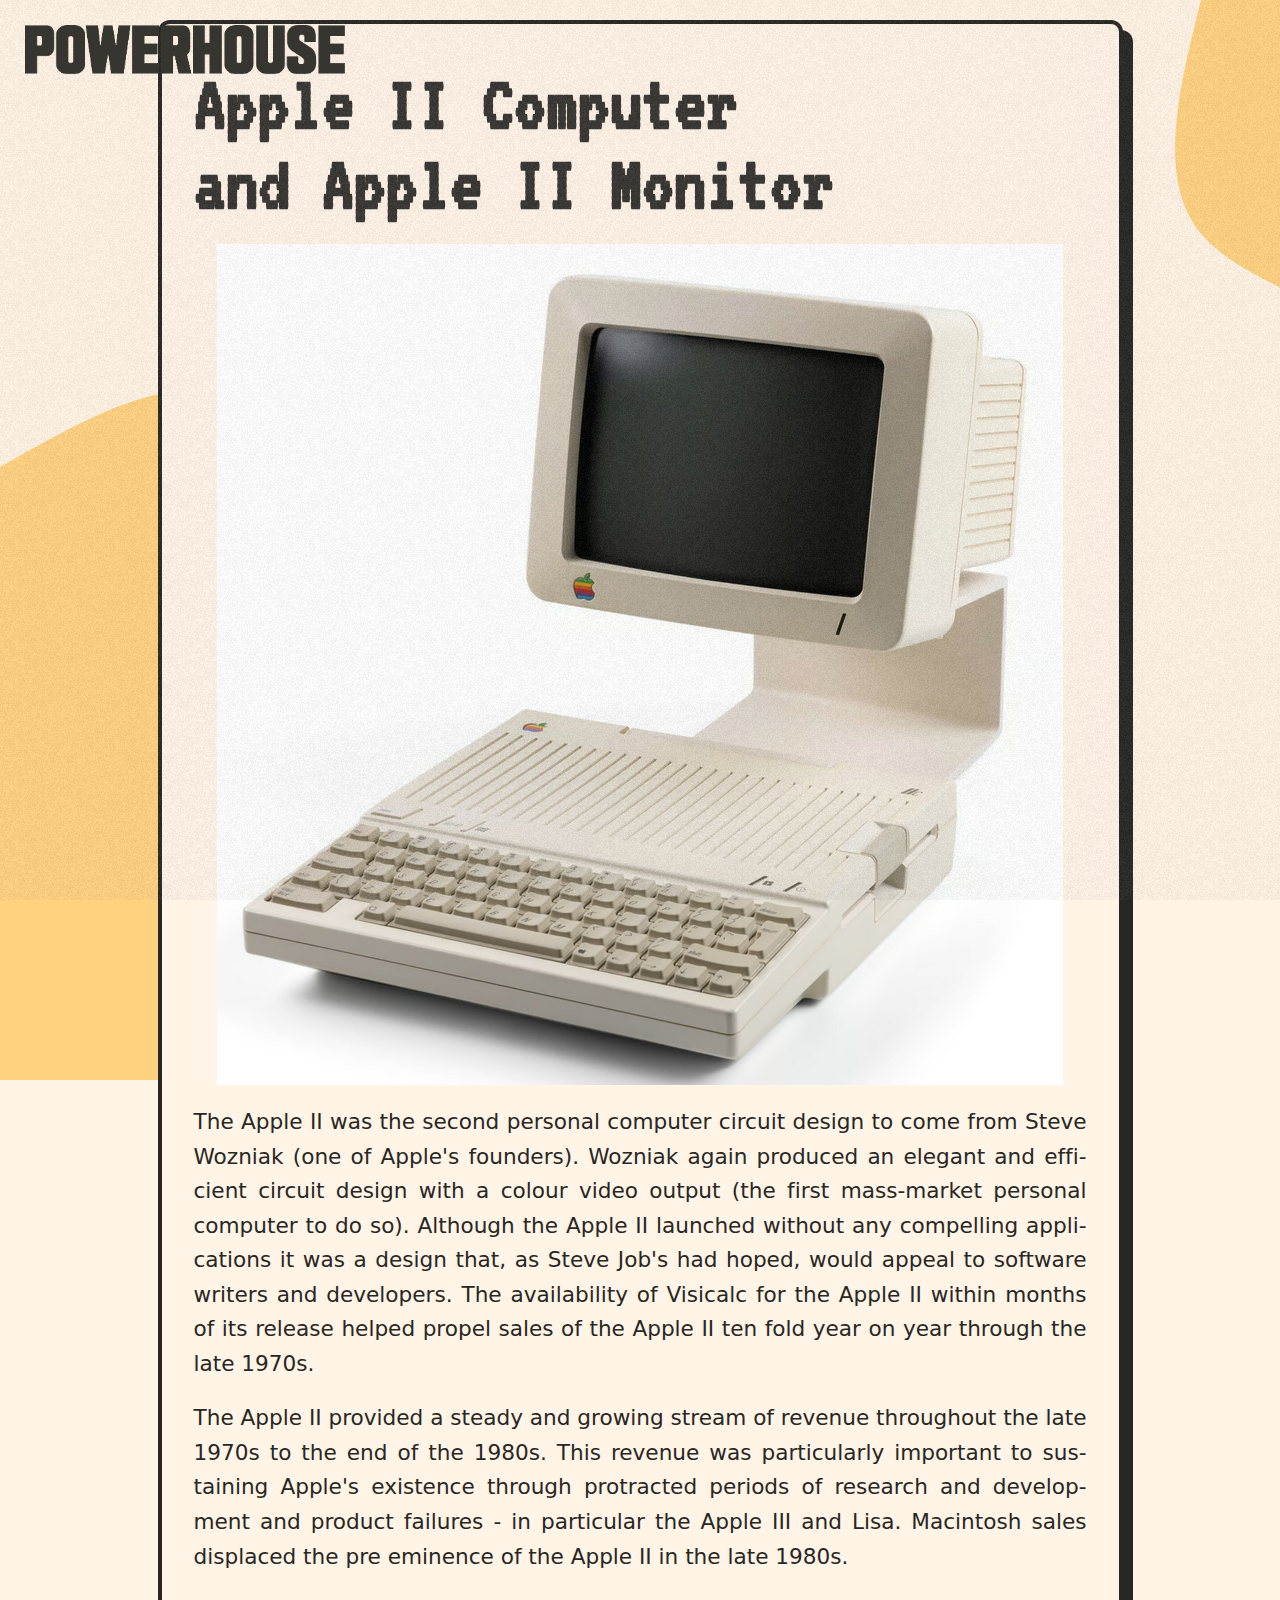
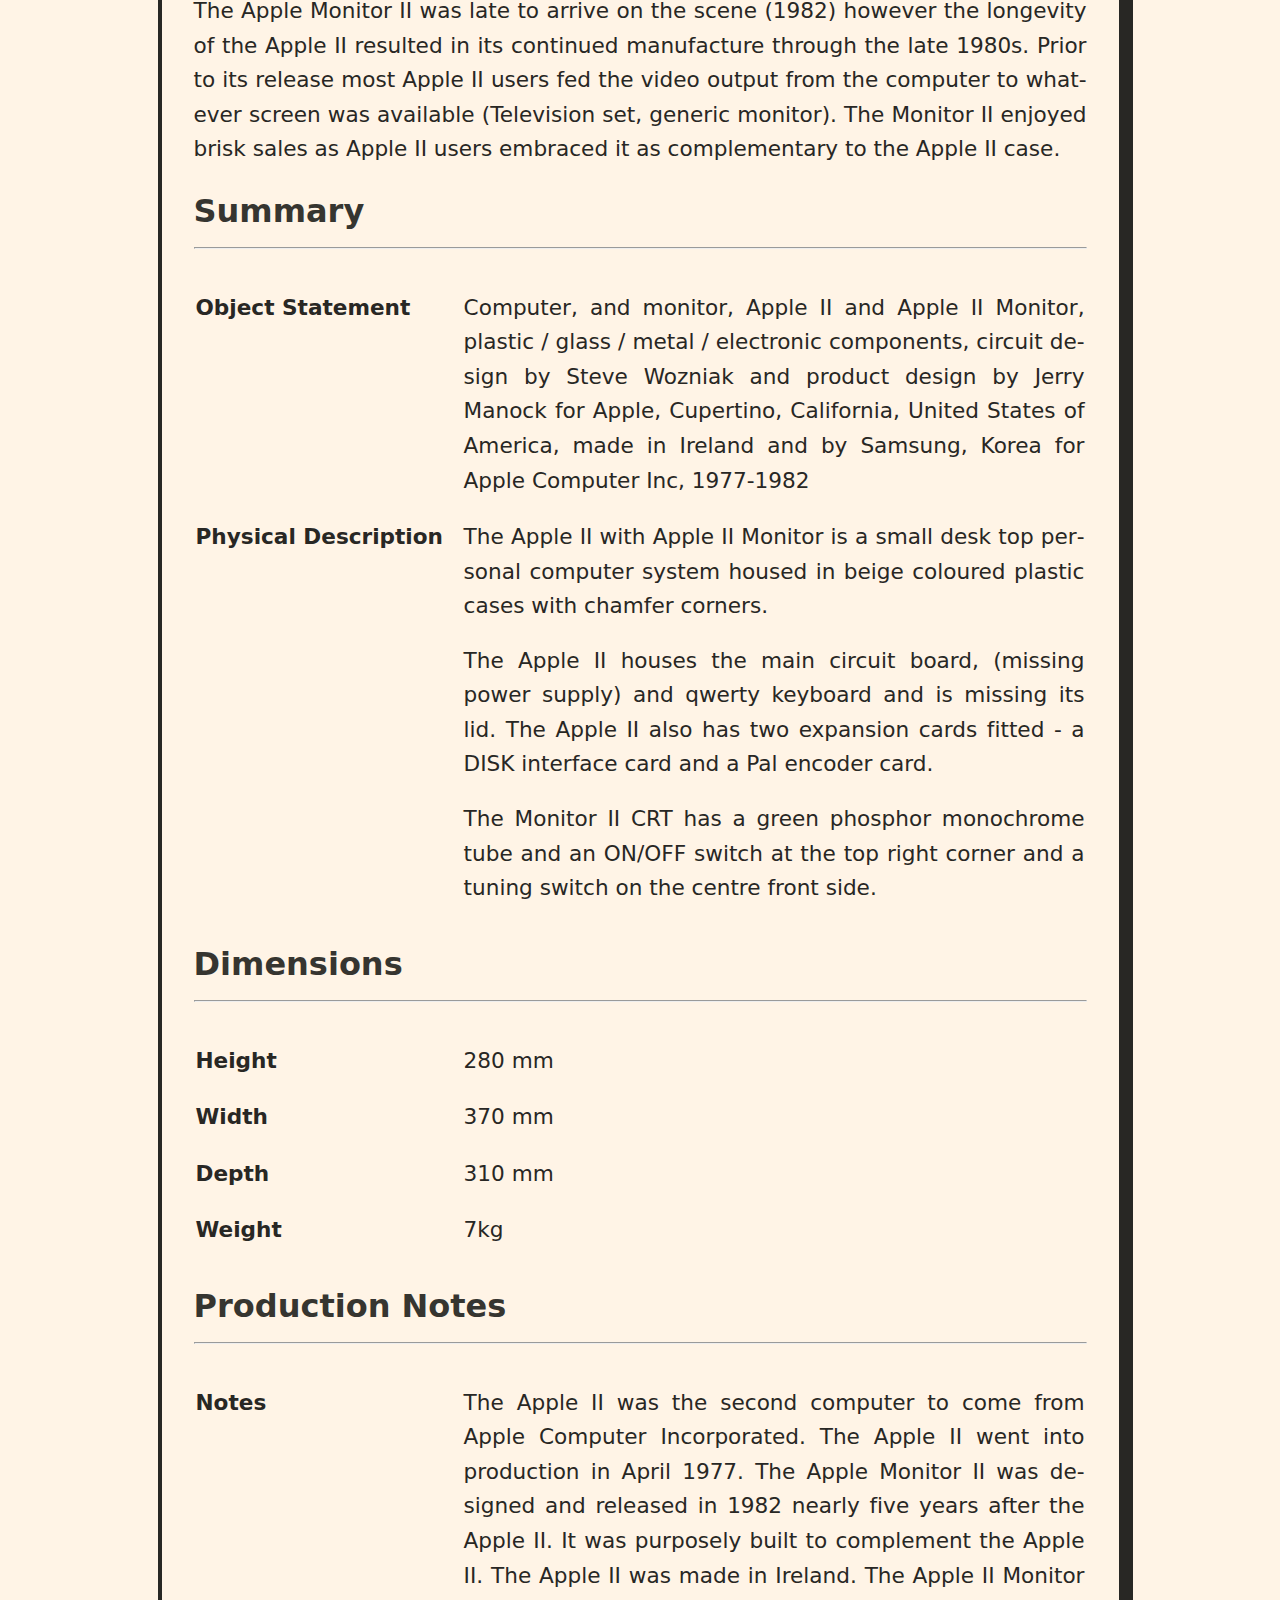
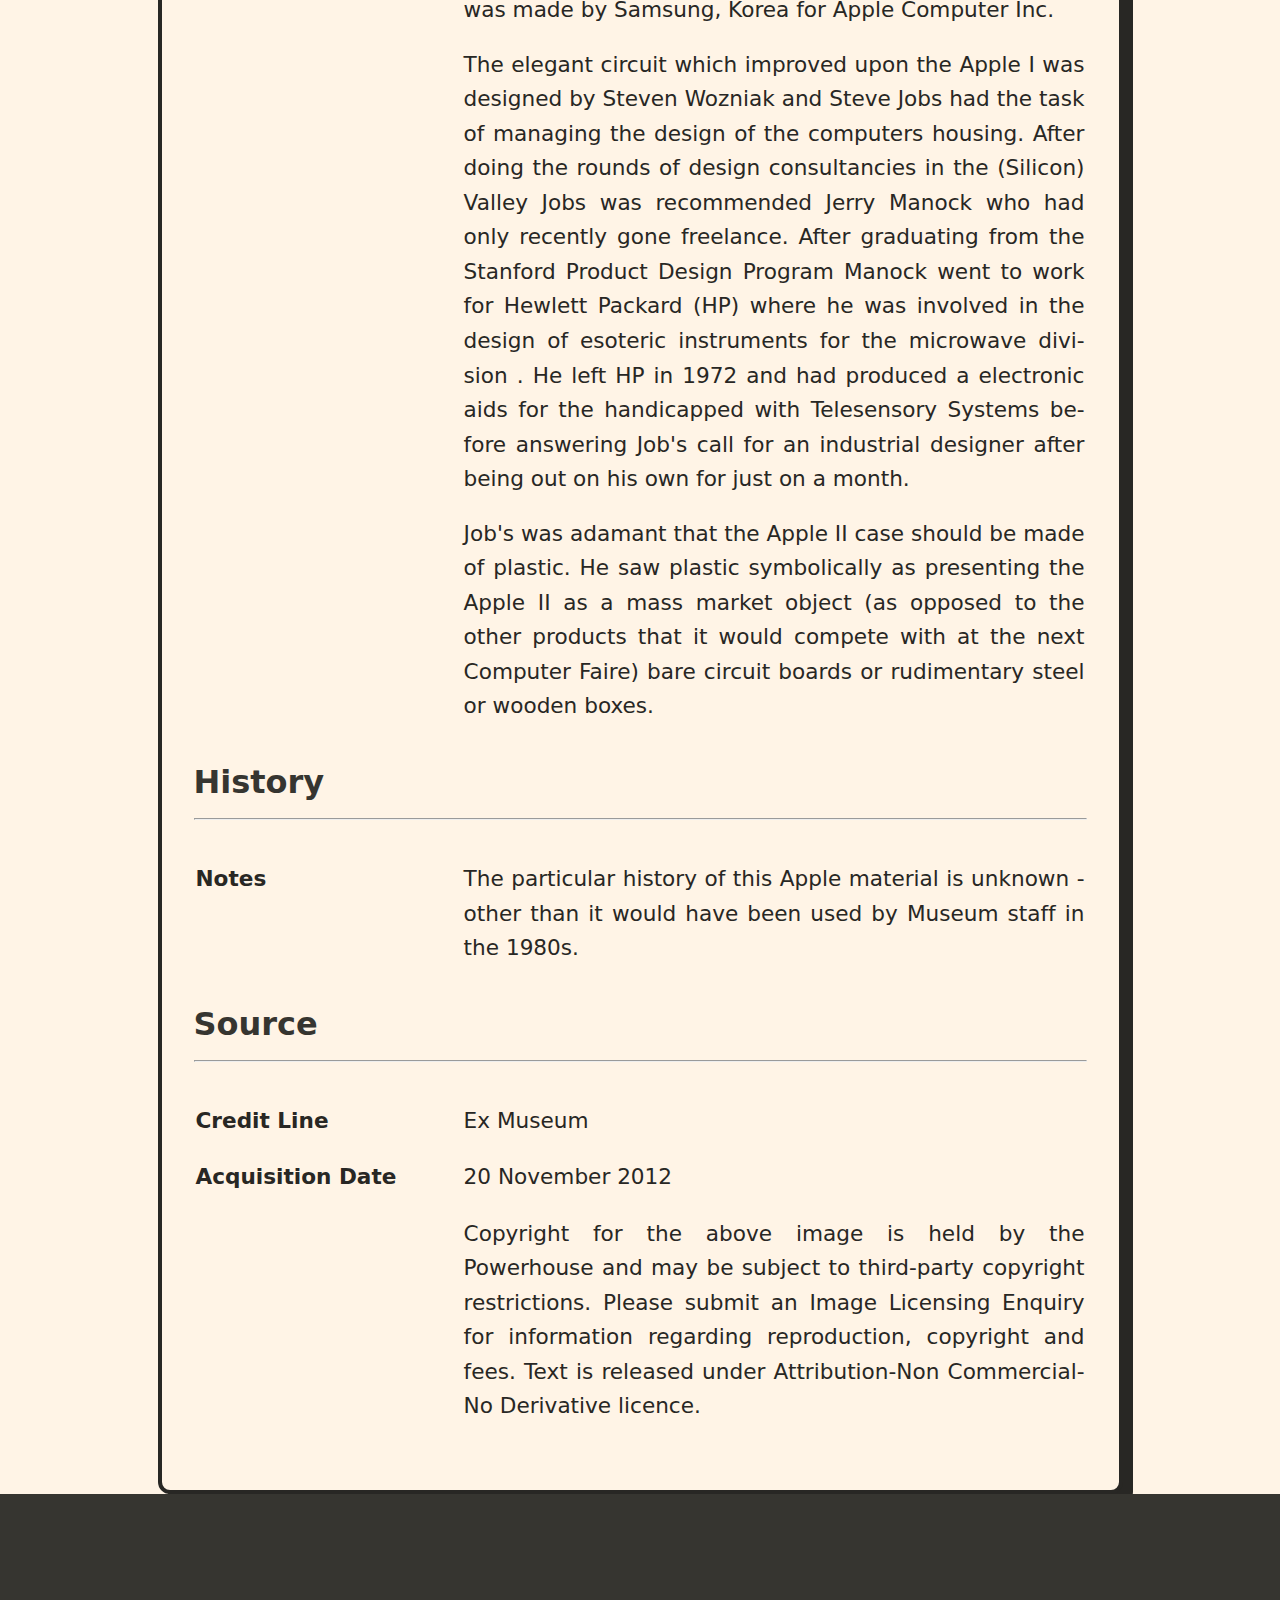
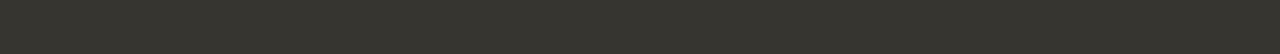
==== pages/apple.html @ 0bd4b47d "Add files via upload" ====
<!DOCTYPE html>
<html lang="en">
<head>
    <!-- Meta Data -->
    <meta charset="UTF-8">
    <meta name="viewport" content="width=device-width, initial-scale=1.0">
    <meta name="description" content="A webpage covering the Apple II personal computer">
    <meta name="author" content="Adam Seaton">

    <title>Powerhouse Retro - Apple II</title>

    <!-- Style, Scripts & External Links -->
    <link rel="stylesheet" href="../style/content.css">
    <link rel="icon" type="image/gif" href="../images/favicon.gif">
</head>
<body class="blob--yellow">
    <div class="texture"></div>
    <a href="../index.html"><img src="../images/powerhouse.gif" alt="Powerhouse" class="top_home_link"></a>
    <main>
        <article>
            <h1>Apple II Computer and Apple II Monitor</h1>
            <img src="../images/apple_ii.png" alt="A picture of an Apple II" class="center">
            <p>
                The Apple II was the second personal computer circuit design to come from Steve Wozniak (one of Apple's 
                founders). Wozniak again produced an elegant and efficient circuit design with a colour video output (the 
                first mass-market personal computer to do so). Although the Apple II launched without any compelling 
                applications it was a design that, as Steve Job's had hoped, would appeal to software writers and 
                developers. The availability of Visicalc for the Apple II within months of its release helped propel sales 
                of the Apple II ten fold year on year through the late 1970s.
            </p>
            <p>
                The Apple II provided a steady and growing stream of revenue throughout the late 1970s to the end of the 
                1980s. This revenue was particularly important to sustaining Apple's existence through protracted periods 
                of research and development and product failures - in particular the Apple III and Lisa. Macintosh sales 
                displaced the pre eminence of the Apple II in the late 1980s.
            </p>
            <p>
                The Apple Monitor II was late to arrive on the scene (1982) however the longevity of the Apple II resulted 
                in its continued manufacture through the late 1980s. Prior to its release most Apple II users fed the video 
                output from the computer to whatever screen was available (Television set, generic monitor). The Monitor II 
                enjoyed brisk sales as Apple II users embraced it as complementary to the Apple II case.
            </p>

            <h2>Summary</h2>
            <hr>
            <table>
                <tr>
                    <th>Object Statement</th>
                    <td>
                    Computer, and monitor, Apple II and Apple II Monitor, plastic / glass / metal / electronic components, 
                    circuit design by Steve Wozniak and product design by Jerry Manock for Apple, Cupertino, California, 
                    United States of America, made in Ireland and by Samsung, Korea for Apple Computer Inc, 1977-1982
                    </td>
                </tr>
                <tr>
                    <th>Physical Description</th>
                    <td>
                        <p>
                            The Apple II with Apple II Monitor is a small desk top personal computer system housed in beige
                            coloured plastic cases with chamfer corners. 
                        </p>
                        <p>
                            The Apple II houses the main circuit board, (missing power supply) and qwerty keyboard and is 
                            missing its lid. The Apple II also has two expansion cards fitted - a DISK interface card and a 
                            Pal encoder card. 
                        </p>
                        <p>
                            The Monitor II CRT has a green phosphor monochrome tube and an ON/OFF switch at the top right 
                            corner and a tuning switch on the centre front side.
                        </p>
                    </td>
                </tr>
            </table>

            <h2>Dimensions</h2>
            <hr>
            <table>
                <tr>
                    <th>Height</th>
                    <td>280 mm</td>
                </tr>
                <tr>
                    <th>Width</th>
                    <td>370 mm</td>
                </tr>
                <tr>
                    <th>Depth</th>
                    <td>310 mm</td>
                </tr>
                <tr>
                    <th>Weight</th>
                    <td>7kg</td>
                </tr>
            </table>

            <h2>Production Notes</h2>
            <hr>
            <table>
                <tr>
                    <th>Notes</th>
                    <td>
                        <p>
                            The Apple II was the second computer to come from Apple Computer Incorporated. The Apple II went 
                            into production in April 1977. The Apple Monitor II was designed and released in 1982 nearly five 
                            years after the Apple II. It was purposely built to complement the Apple II. The Apple II was made 
                            in Ireland. The Apple II Monitor was made by Samsung, Korea for Apple Computer Inc.
                        </p>
                        <p>
                            The elegant circuit which improved upon the Apple I was designed by Steven Wozniak and Steve Jobs 
                            had the task of managing the design of the computers housing. After doing the rounds of design 
                            consultancies in the (Silicon) Valley Jobs was recommended Jerry Manock who had only recently gone 
                            freelance. After graduating from the Stanford Product Design Program Manock went to work for Hewlett
                            Packard (HP) where he was involved in the design of esoteric instruments for the microwave division
                            . He left HP in 1972 and had produced a electronic aids for the handicapped with Telesensory 
                            Systems before answering Job's call for an industrial designer after being out on his own for just
                            on a month.
                        </p>
                        <p>
                            Job's was adamant that the Apple II case should be made of plastic. He saw plastic symbolically as 
                            presenting the Apple II as a mass market object (as opposed to the other products that it would 
                            compete with at the next Computer Faire) bare circuit boards or rudimentary steel or wooden boxes.   
                        </p>
                    </td>
                </tr>
            </table>

            <h2>History</h2>
            <hr>
            <table>
                <tr>
                    <th>Notes</th>
                    <td>
                        <p>
                            The particular history of this Apple material is unknown - other than it would have been used 
                            by Museum staff in the 1980s.
                        </p>
                    </td>
                </tr>
            </table>

            <h2>Source</h2>
            <hr>
            <table>
                <tr>
                    <th>Credit Line</th>
                    <td>Ex Museum</td>
                </tr>
                <tr>
                    <th>Acquisition Date</th>
                    <td>20 November 2012</td>
                </tr>
                <tr>
                    <th><img src="../images/by-nc-nd.svg" alt="Copyright information: Attribution-Non Commercial-No Derivative license" loading="lazy"></th>
                    <td>
                        Copyright for the above image is held by the Powerhouse and may be subject to third-party copyright 
                        restrictions. Please submit an Image Licensing Enquiry for information regarding reproduction, 
                        copyright and fees. Text is released under Attribution-Non Commercial-No Derivative licence.
                    </td>
                </tr>
            </table>
        </article>
    </main>
    <footer>
        <a href="../index.html"><img src="../images/powerhouse_light.gif" alt="Powerhouse" class="center" loading="lazy"></a>
    </footer>
</body>
</html>
---- style/content.css ----
/* ==========================================================================
Root
========================================================================== */
:root {
    --clr_cream: hsl(35, 100%, 95%);
    --clr_dark_1: hsl(50, 6%, 20%);
    --clr_dark_2: hsl(48, 5%, 15%);
    --clr_yellow: hsl(39, 100%, 75%);
    --clr_red: hsl(6, 71%, 59%);
    --clr_blue: hsl(190, 25%, 54%);

    --ff_system: system-ui, "Segoe UI", Roboto, Oxygen-Sans, Ubuntu, Cantarell, "Helvetica Neue", sans-serif;
    --ff_retro: "VT323-Regular";

    --fs_regular:     1.35rem;
    --fs_subheading:  2.00rem;
    --fs_heading:     5.00rem;
}
/* ==========================================================================
HTML Elements
========================================================================== */
* {
    margin: 0;
    padding: 0;
}
body {
    color: var(--clr_dark_2);
    background-color: var(--clr_cream);
    font-family: var(--ff_system);
    text-rendering: optimizeSpeed;
    line-height: 1.6;  
    font-size: 100%;
    background-repeat: no-repeat;
    background-attachment: fixed;
}
main {
    padding-top: 1.25rem;
}
p, td {
    text-align: justify;
    hyphens: auto;
}
article {
    width: min(65ch, 100% - 2rem);
    font-size: var(--fs_regular);
    background-color: var(--clr_cream);
    margin-inline: auto;

    border-width: 4px;
    border-color: var(--clr_dark_2);
    border-style: solid;
    border-radius: 12px;

    box-shadow: 10px 10px 0px 0px var(--clr_dark_2);

    padding: 2rem;
}
article > :where(:not(:first-child)) {
    margin-top: 1.25rem;
}
table {
    width: 100%;
    margin-bottom: 2rem;
}
th {
    text-align: left;
    vertical-align: top;
    width: 30%;
}
th, td {
    padding-top: 1.25rem;
}
td {
    width: 70%;
}
td > :where(:not(:first-child)) {
    margin-top: 1.25rem;
}
h1, h2 {
    color: var(--clr_dark_1);
    font-weight: bold;
    line-height: 1;
}
h1 {
    font-size: var(--fs_heading);
    font-family: var(--ff_retro);
    text-wrap: balance;
    hyphens: auto;
    padding-top: 0.5rem;
}
h2 {
    font-size: var(--fs_subheading);
    padding-top: 0.5rem;
}
img {
    max-width: 100%;
    display: block;
    height: auto;
}
footer {
    padding-top: 5rem;
    padding-bottom: 5rem;
    background-color: var(--clr_dark_1);
    width: 100%;
}
/* ==========================================================================
Component Classes
========================================================================== */
.btn {
    display: block;
    padding: 0.75em 0.5em;
    margin-top: 1.5rem;
    max-width: 200px;
    border-radius: 6px;
    text-align: center;
    text-decoration: none;
    font-size: 24px;
    cursor: pointer;
    border: none;
    background-color: var(--clr_btn);
    color: var(--clr_dark_1);
    font-family: var(--ff_retro);
    font-weight: bold;
    margin-inline: auto;
    text-transform: uppercase;
}
.btn:hover {
    background-color: var(--clr_dark_1);
    color: var(--clr_btn);
    font-weight: bold;
}
.texture {
    position: fixed;
    background-repeat: repeat;
    background-image: url('../images/noise.png');
    mix-blend-mode: normal;
    pointer-events: none;
    height: 100%; 
    width: 100%;
}
.top_home_link {
    position: absolute;
    top: 25px;
    left: 25px;
    width: 25%;
    min-width: 100px;
}
/* ==========================================================================
Animation, Media Queries, & Fonts
========================================================================== */
@font-face {
    font-family: "VT323-Regular";
    src: url("../fonts/VT323-Regular.ttf") format('truetype');
}
@media (max-width: 825px) {
    article {
        padding: 0;
        border: none;
        box-shadow: none;
    }
    body {
        background-image: none;
    }
    p, td {
        text-align: left;
    }
    th, td {
        display: block;
    }
}
/* ==========================================================================
Utility Classes
========================================================================== */
.blob--yellow {background-image: url(../images/blob_yellow.svg);}
.blob--red {background-image: url(../images/blob_red.svg);}
.blob--blue {background-image: url(../images/blob_blue.svg);}
.center {margin-inline: auto;}
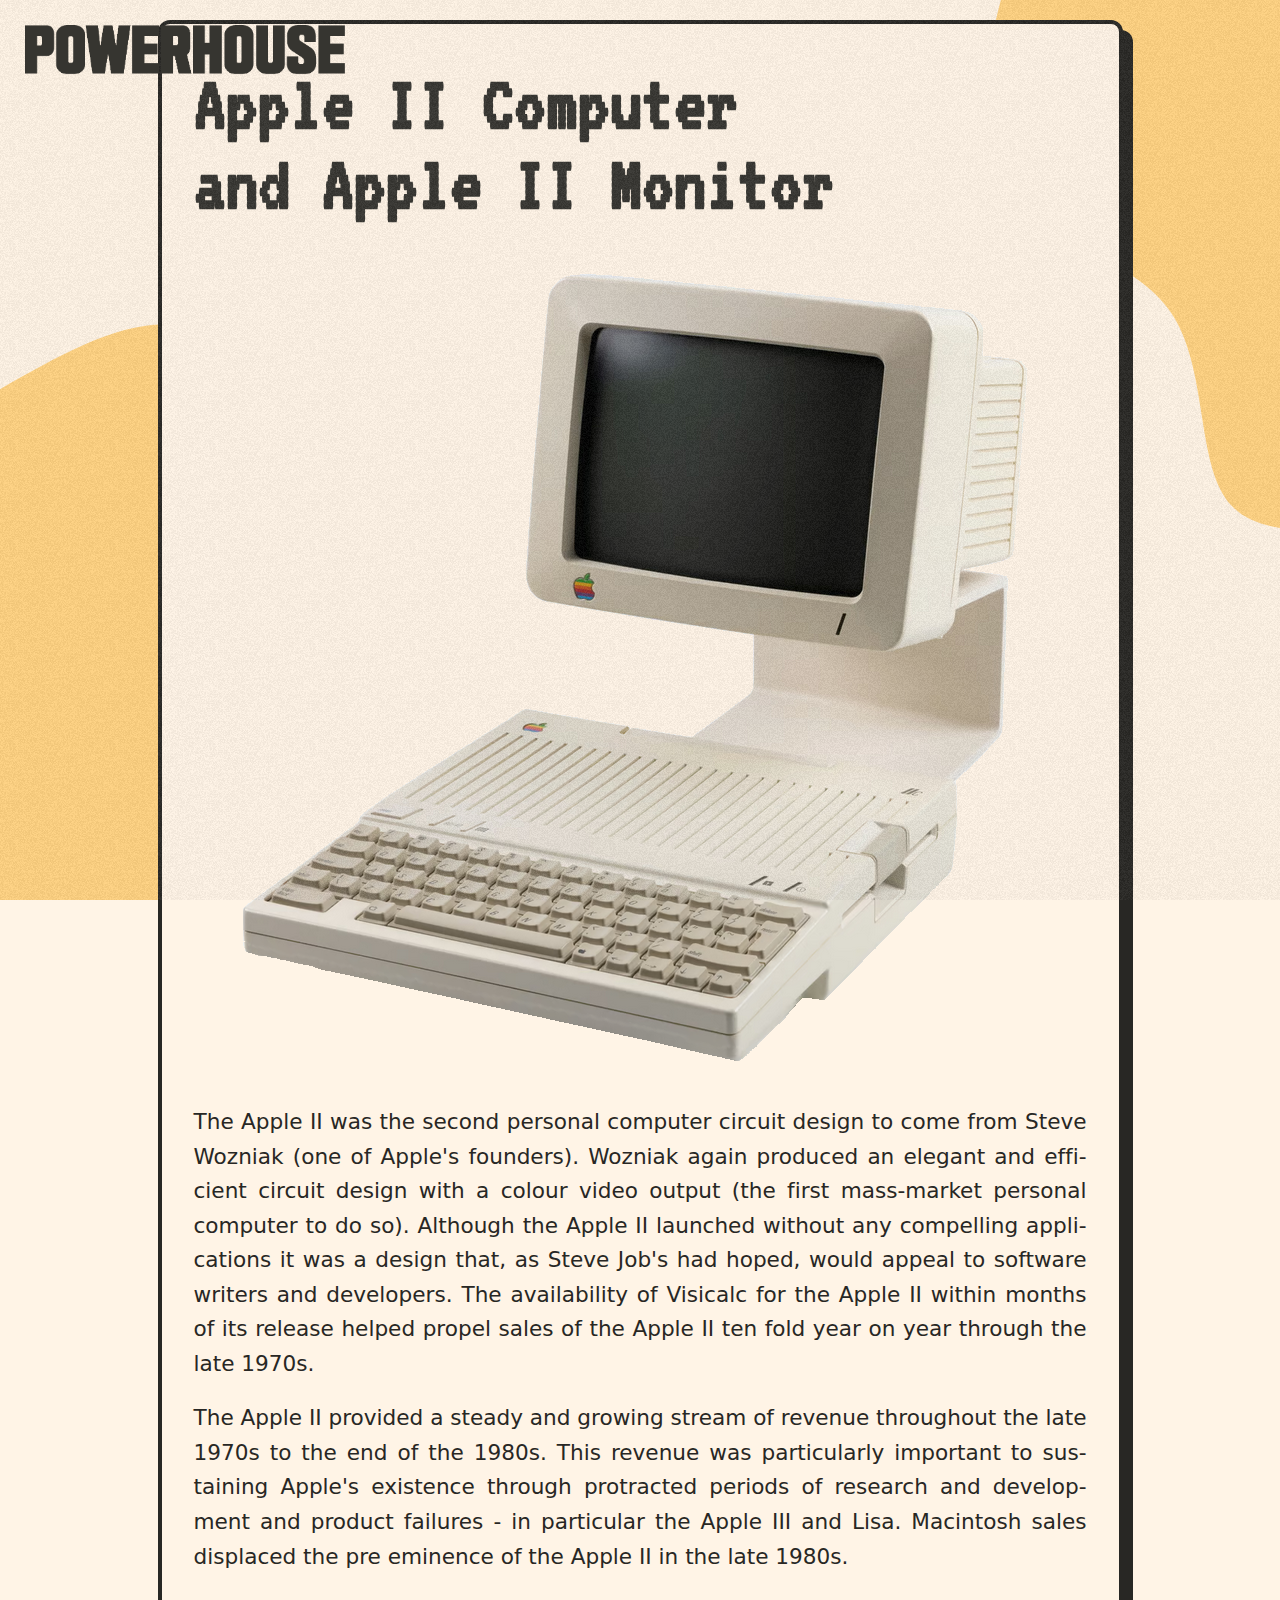
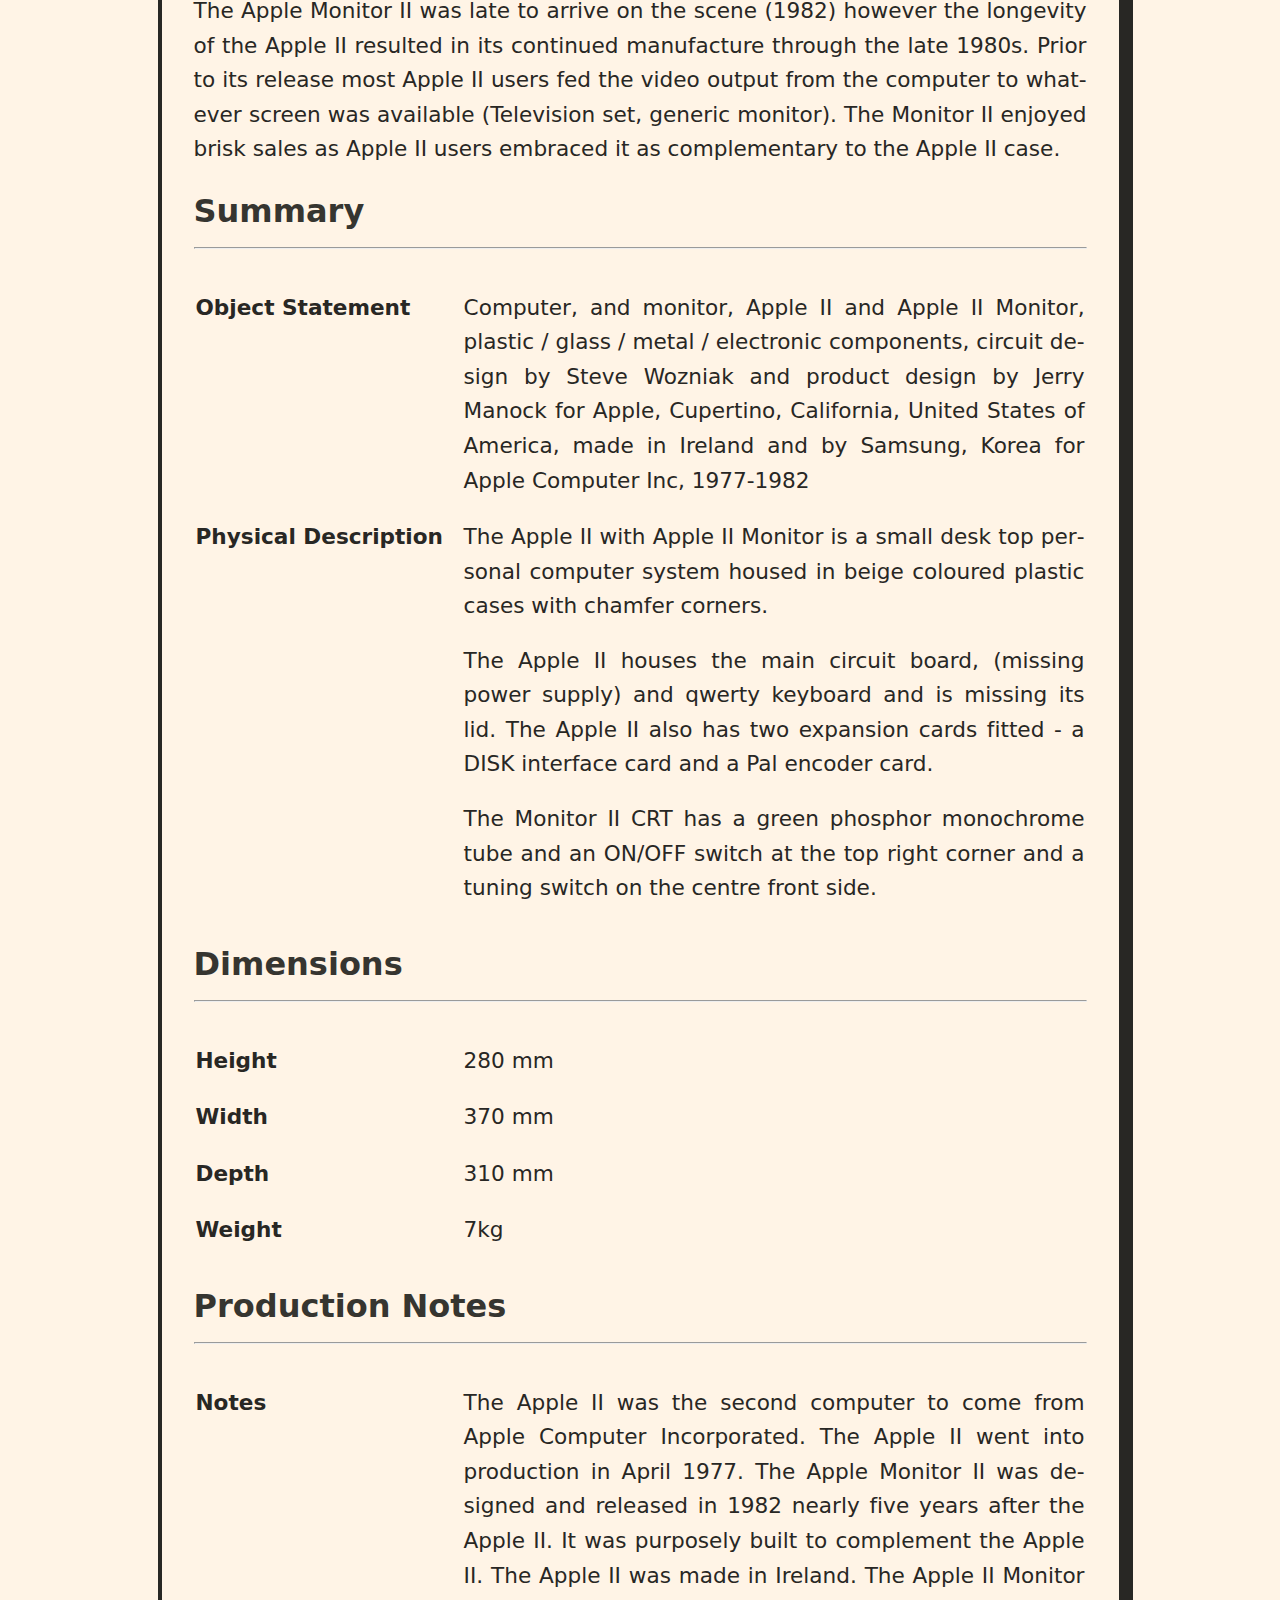
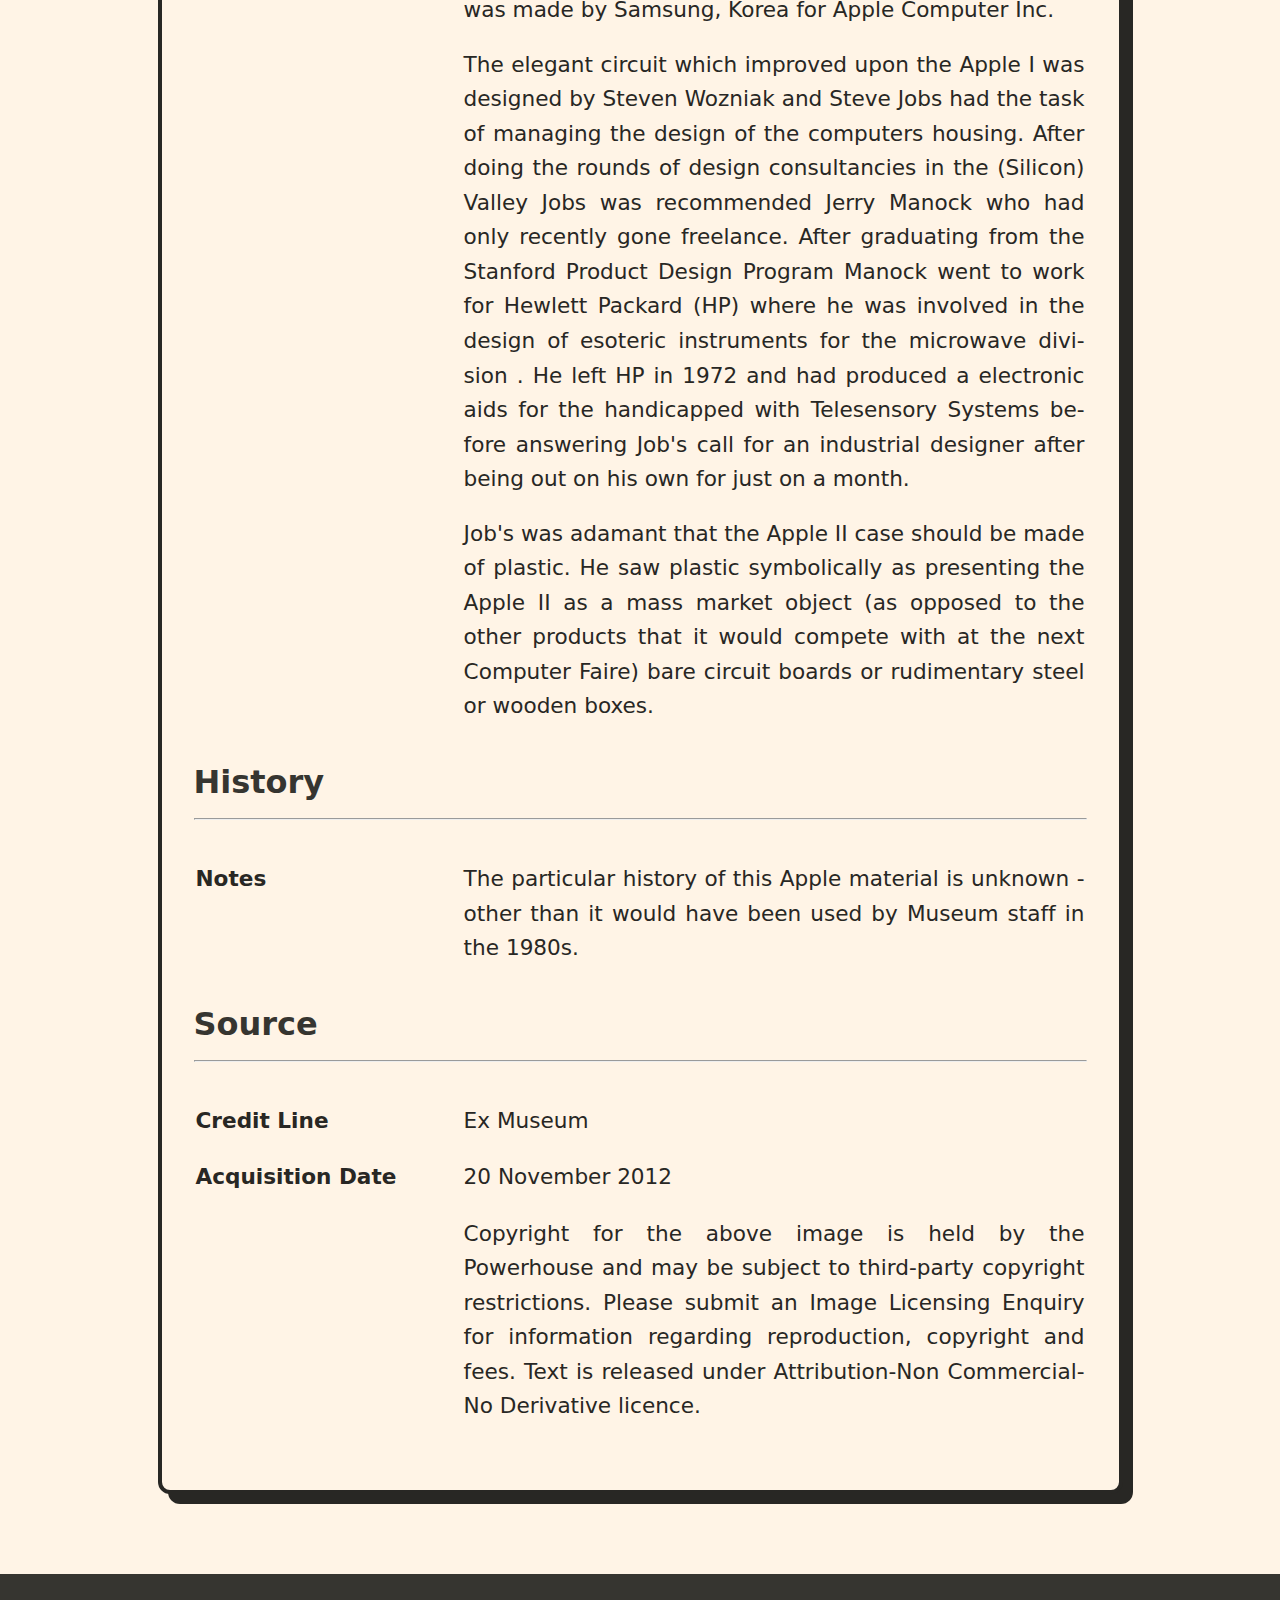
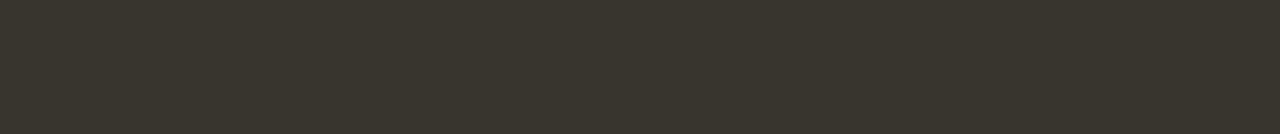
==== commit 49d497c5: "Add files via upload" ====
--- a/pages/apple.html
+++ b/pages/apple.html
@@ -19,7 +19,7 @@
     <main>
         <article>
             <h1>Apple II Computer and Apple II Monitor</h1>
-            <img src="../images/apple_ii.png" alt="A picture of an Apple II" class="center">
+            <img src="../images/apple_ii_transparent.png" alt="A picture of an Apple II" class="center">
             <p>
                 The Apple II was the second personal computer circuit design to come from Steve Wozniak (one of Apple's 
                 founders). Wozniak again produced an elegant and efficient circuit design with a colour video output (the 
--- a/style/content.css
+++ b/style/content.css
@@ -32,31 +32,30 @@
     font-size: 100%;
     background-repeat: no-repeat;
     background-attachment: fixed;
+    background-size: cover;
 }
 main {
     padding-top: 1.25rem;
-}
-p, td {
-    text-align: justify;
-    hyphens: auto;
+    margin-bottom: 5rem;
 }
 article {
     width: min(65ch, 100% - 2rem);
     font-size: var(--fs_regular);
     background-color: var(--clr_cream);
     margin-inline: auto;
-
     border-width: 4px;
     border-color: var(--clr_dark_2);
     border-style: solid;
     border-radius: 12px;
-
     box-shadow: 10px 10px 0px 0px var(--clr_dark_2);
-
     padding: 2rem;
 }
 article > :where(:not(:first-child)) {
     margin-top: 1.25rem;
+}
+p {
+    text-align: justify;
+    hyphens: auto;
 }
 table {
     width: 100%;
@@ -66,12 +65,13 @@
     text-align: left;
     vertical-align: top;
     width: 30%;
-}
-th, td {
     padding-top: 1.25rem;
 }
 td {
     width: 70%;
+    text-align: justify;
+    hyphens: auto;
+    padding-top: 1.25rem;
 }
 td > :where(:not(:first-child)) {
     margin-top: 1.25rem;
@@ -153,20 +153,11 @@
     src: url("../fonts/VT323-Regular.ttf") format('truetype');
 }
 @media (max-width: 825px) {
-    article {
-        padding: 0;
-        border: none;
-        box-shadow: none;
-    }
-    body {
-        background-image: none;
-    }
-    p, td {
-        text-align: left;
-    }
-    th, td {
-        display: block;
-    }
+    article {padding: 0; border: none; box-shadow: none;}
+    body {background-image: none;}
+    p, td {text-align: left;}
+    th, td {display: block;}
+    .texture {display: none;}
 }
 /* ==========================================================================
 Utility Classes
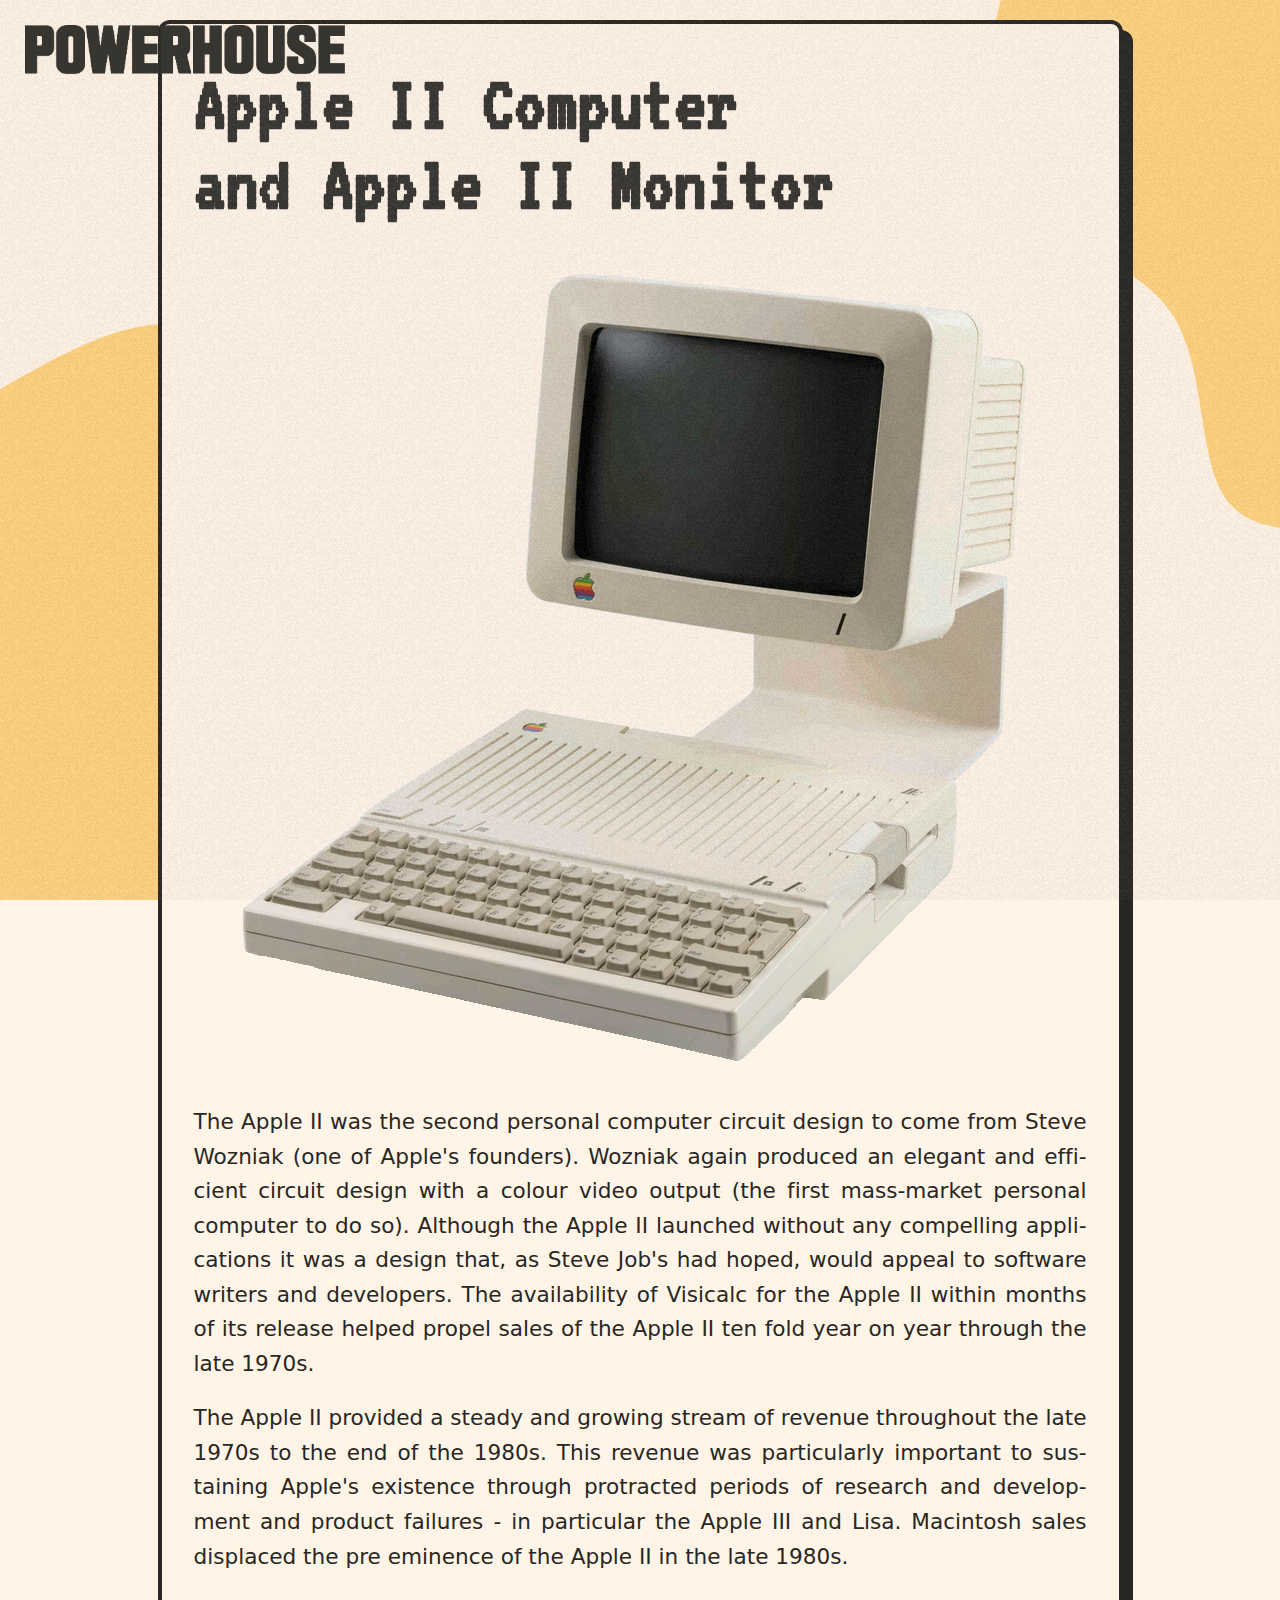
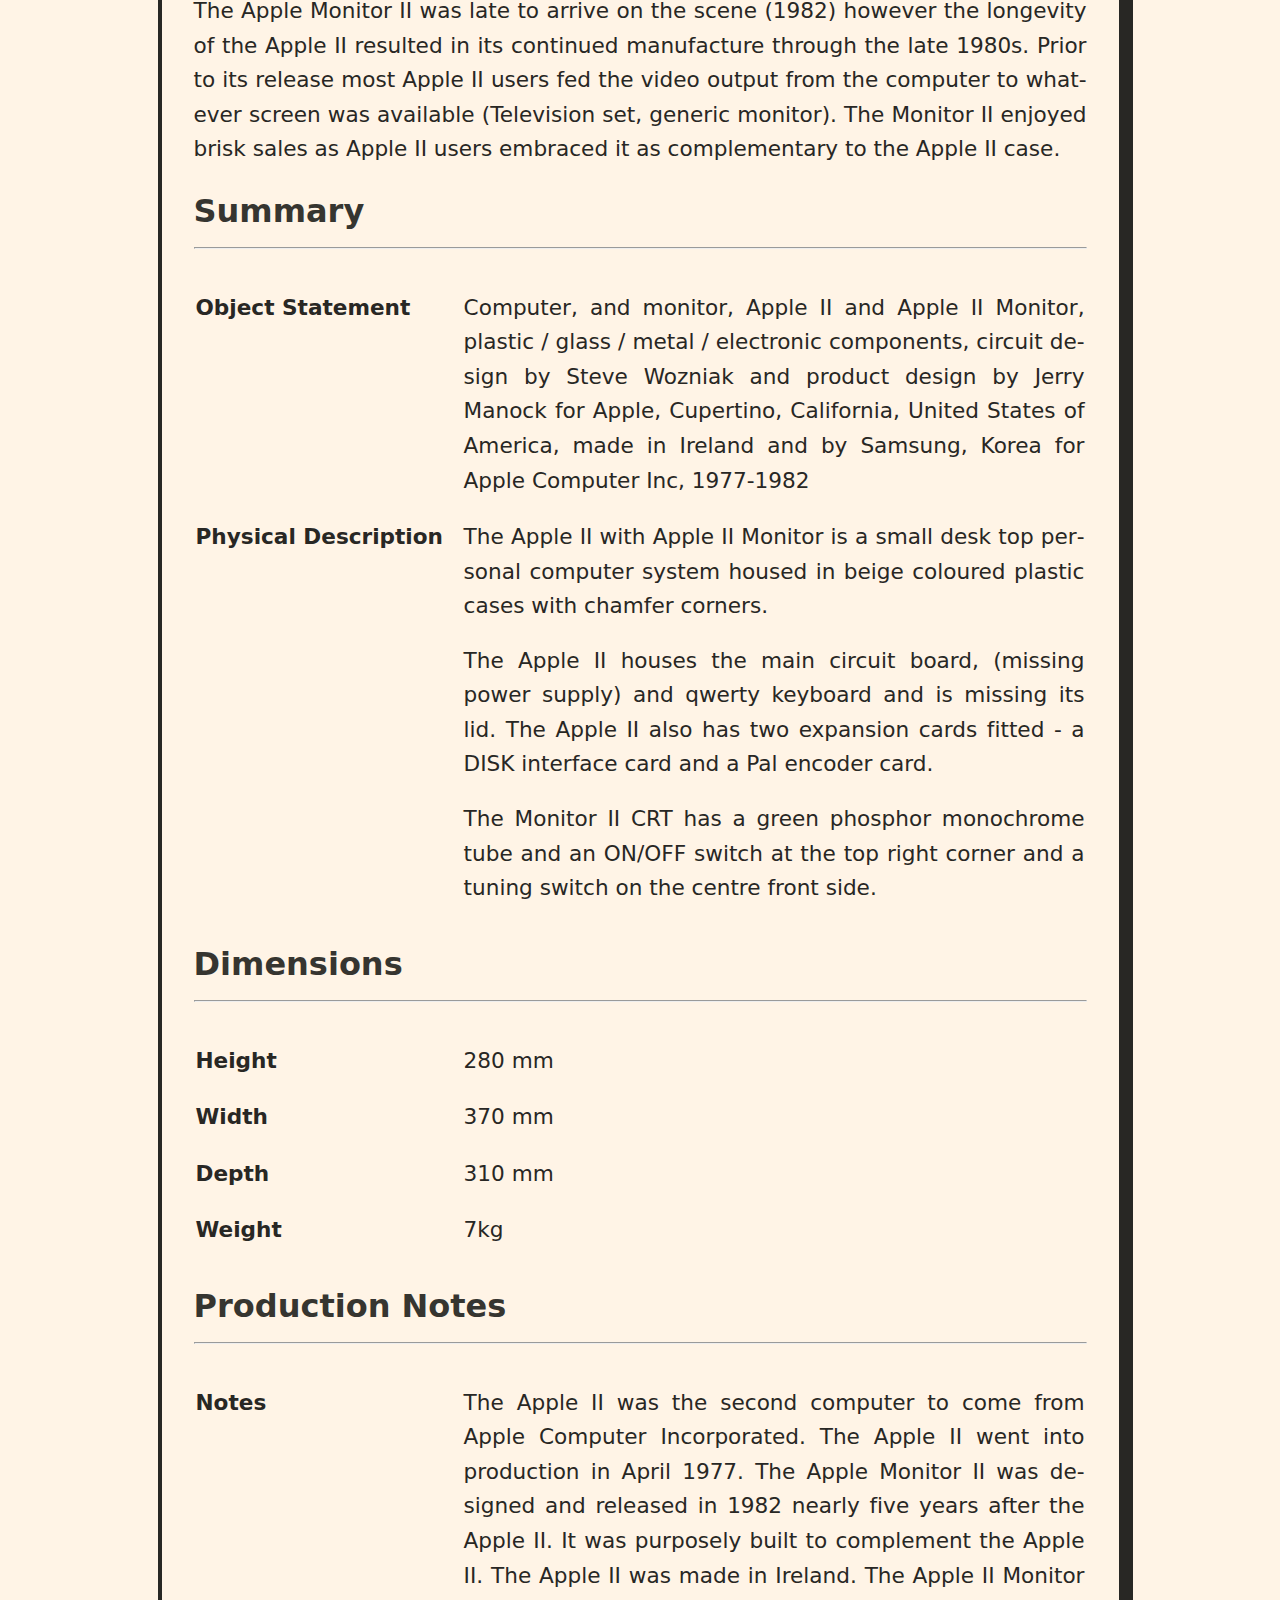
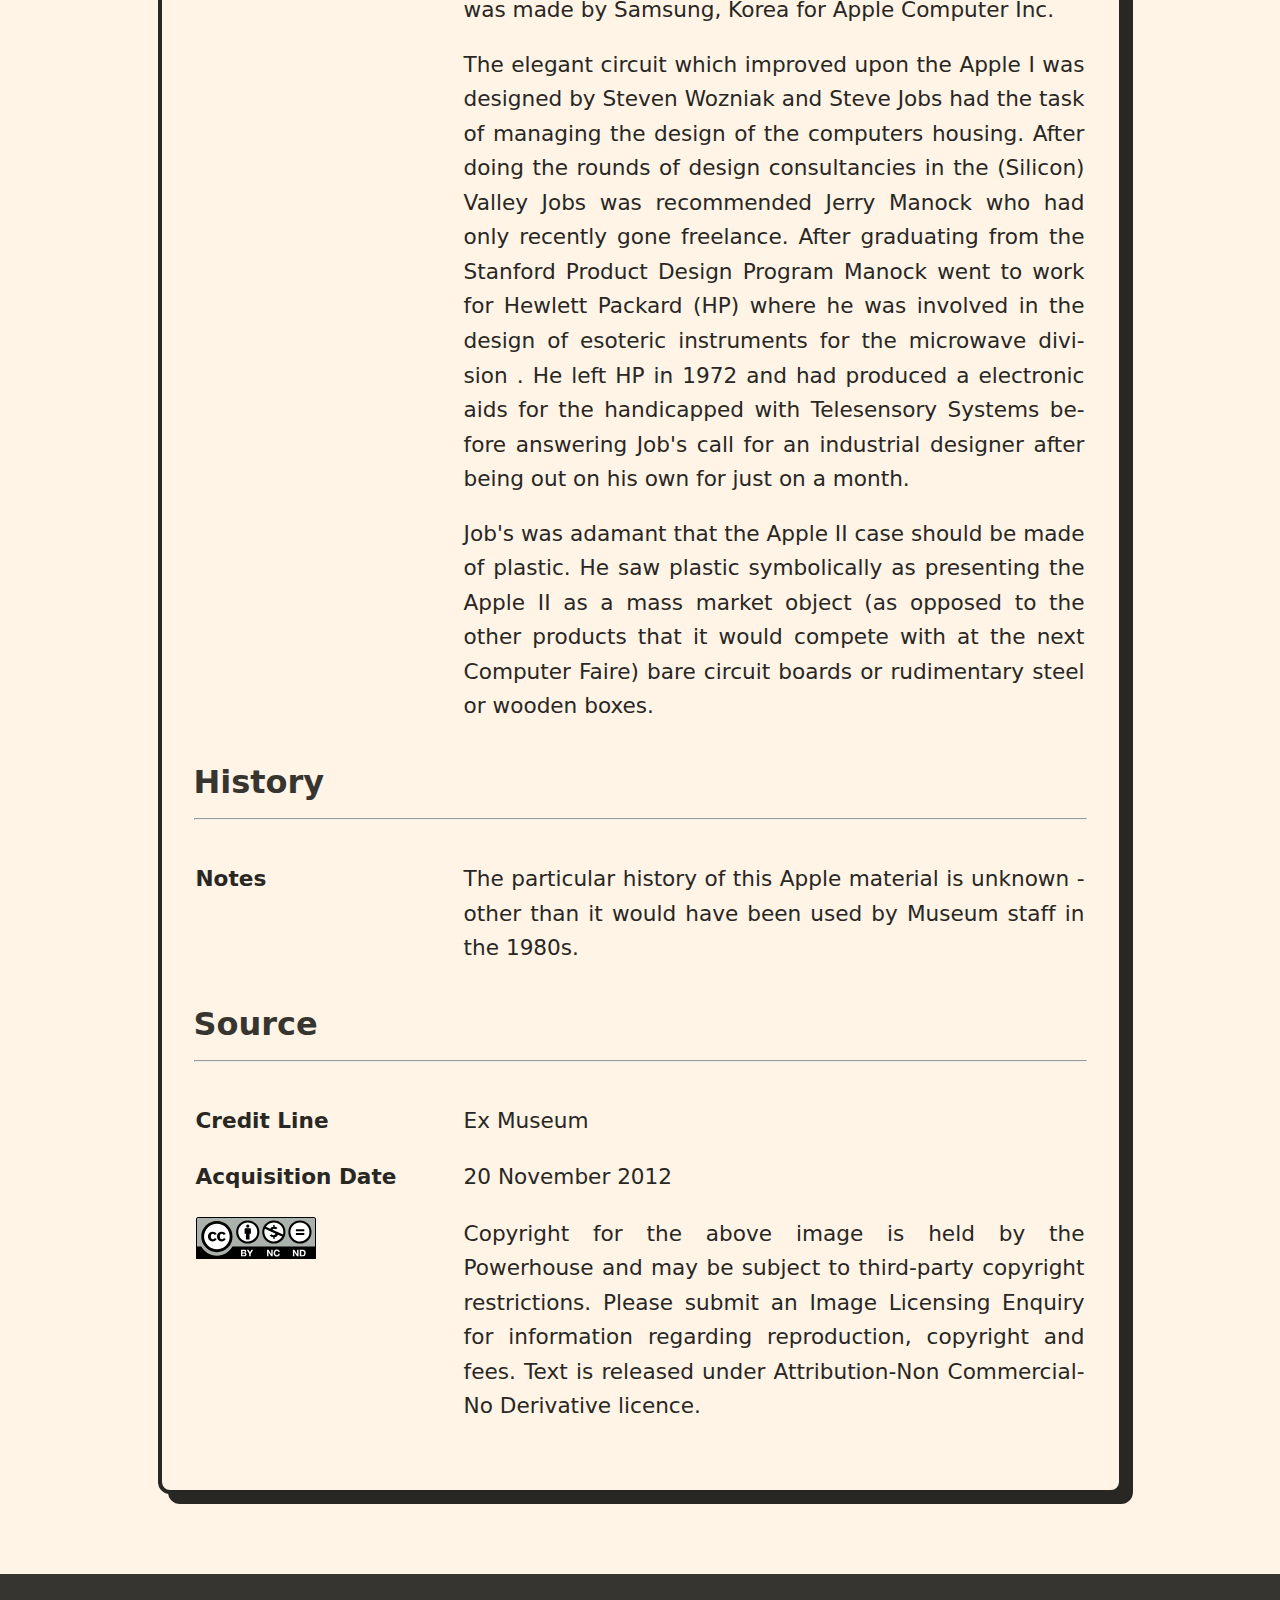
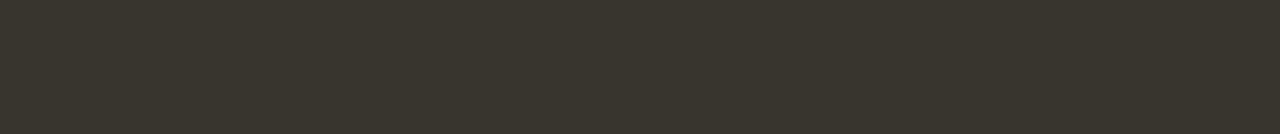
==== commit e437116a: "Add files via upload" ====
--- a/pages/apple.html
+++ b/pages/apple.html
@@ -19,7 +19,7 @@
     <main>
         <article>
             <h1>Apple II Computer and Apple II Monitor</h1>
-            <img src="../images/apple_ii_transparent.png" alt="A picture of an Apple II" class="center">
+            <img src="../images/apple_ii_transparent.gif" alt="A picture of an Apple II" class="center">
             <p>
                 The Apple II was the second personal computer circuit design to come from Steve Wozniak (one of Apple's 
                 founders). Wozniak again produced an elegant and efficient circuit design with a colour video output (the 
--- a/style/content.css
+++ b/style/content.css
@@ -2,12 +2,12 @@
 Root
 ========================================================================== */
 :root {
-    --clr_cream: hsl(35, 100%, 95%);
+    --clr_cream:  hsl(35, 100%, 95%);
     --clr_dark_1: hsl(50, 6%, 20%);
     --clr_dark_2: hsl(48, 5%, 15%);
     --clr_yellow: hsl(39, 100%, 75%);
-    --clr_red: hsl(6, 71%, 59%);
-    --clr_blue: hsl(190, 25%, 54%);
+    --clr_red:    hsl(6, 71%, 59%);
+    --clr_blue:   hsl(190, 25%, 54%);
 
     --ff_system: system-ui, "Segoe UI", Roboto, Oxygen-Sans, Ubuntu, Cantarell, "Helvetica Neue", sans-serif;
     --ff_retro: "VT323-Regular";
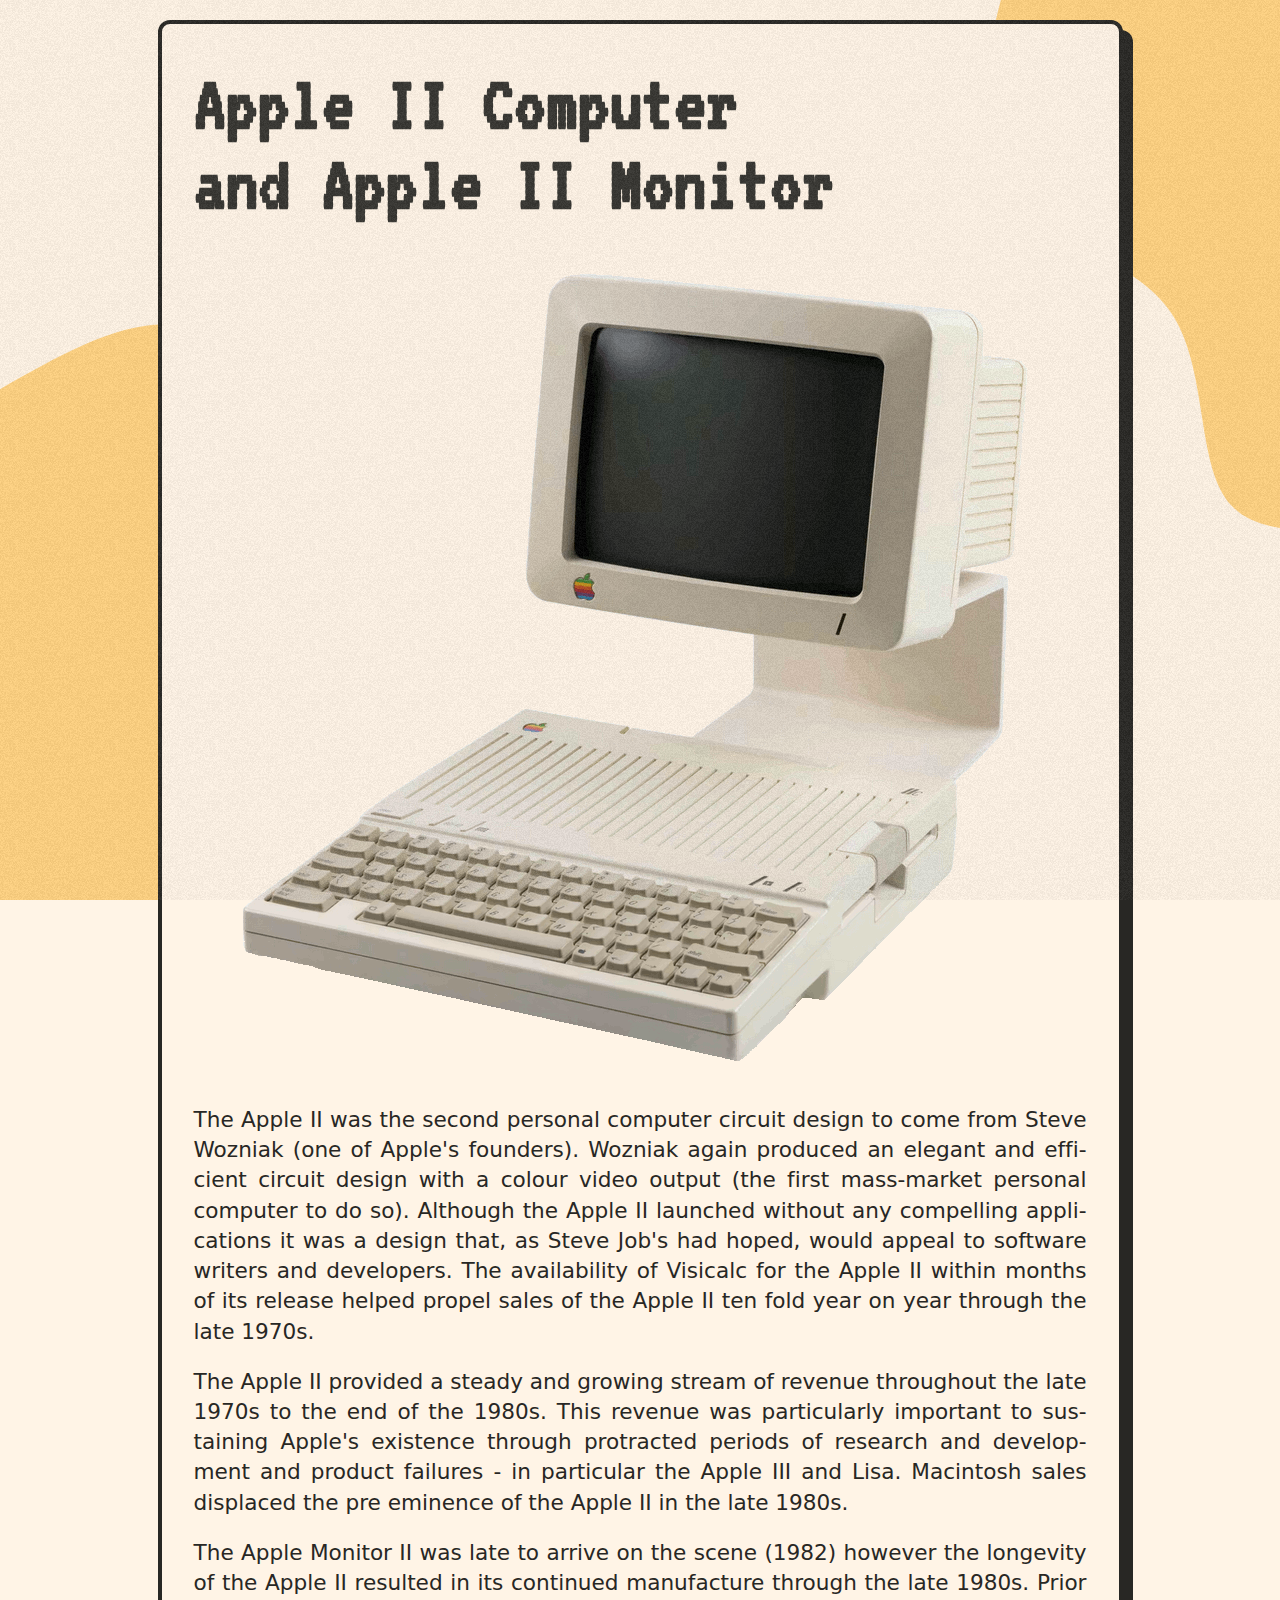
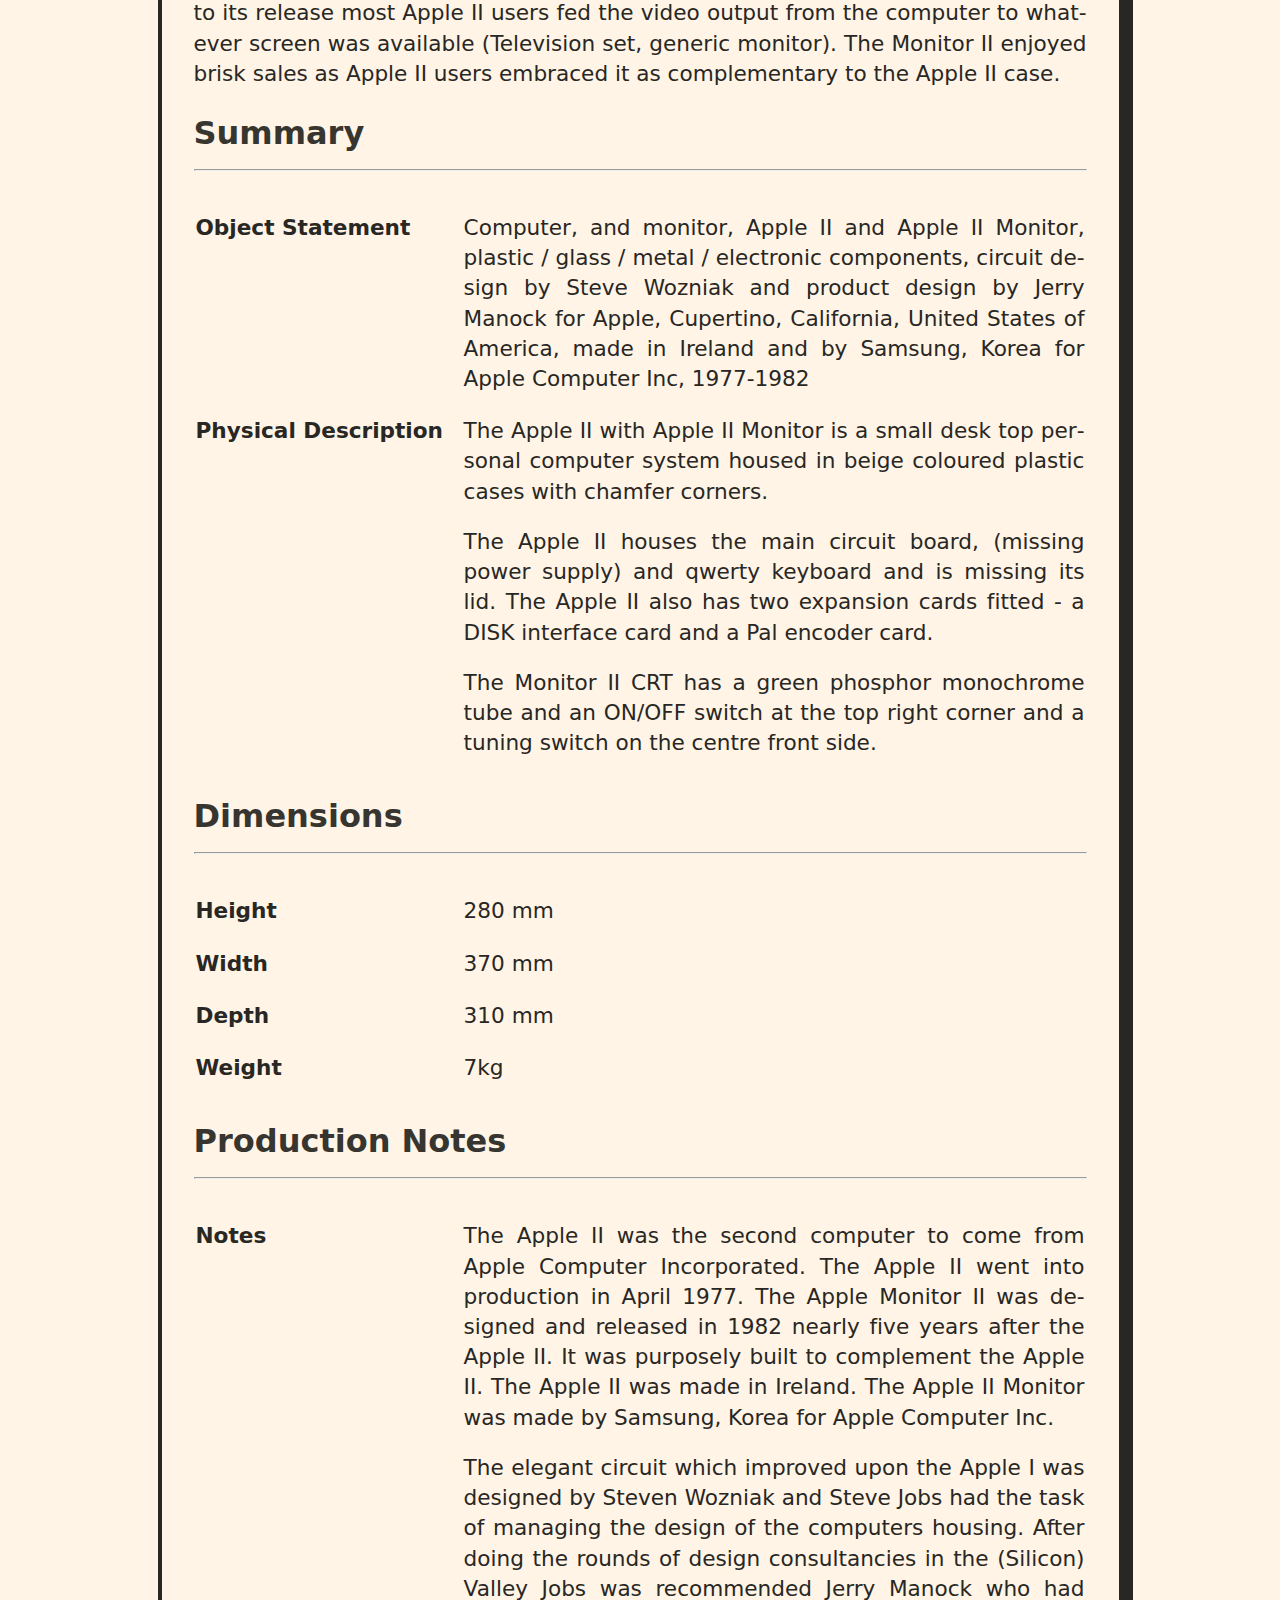
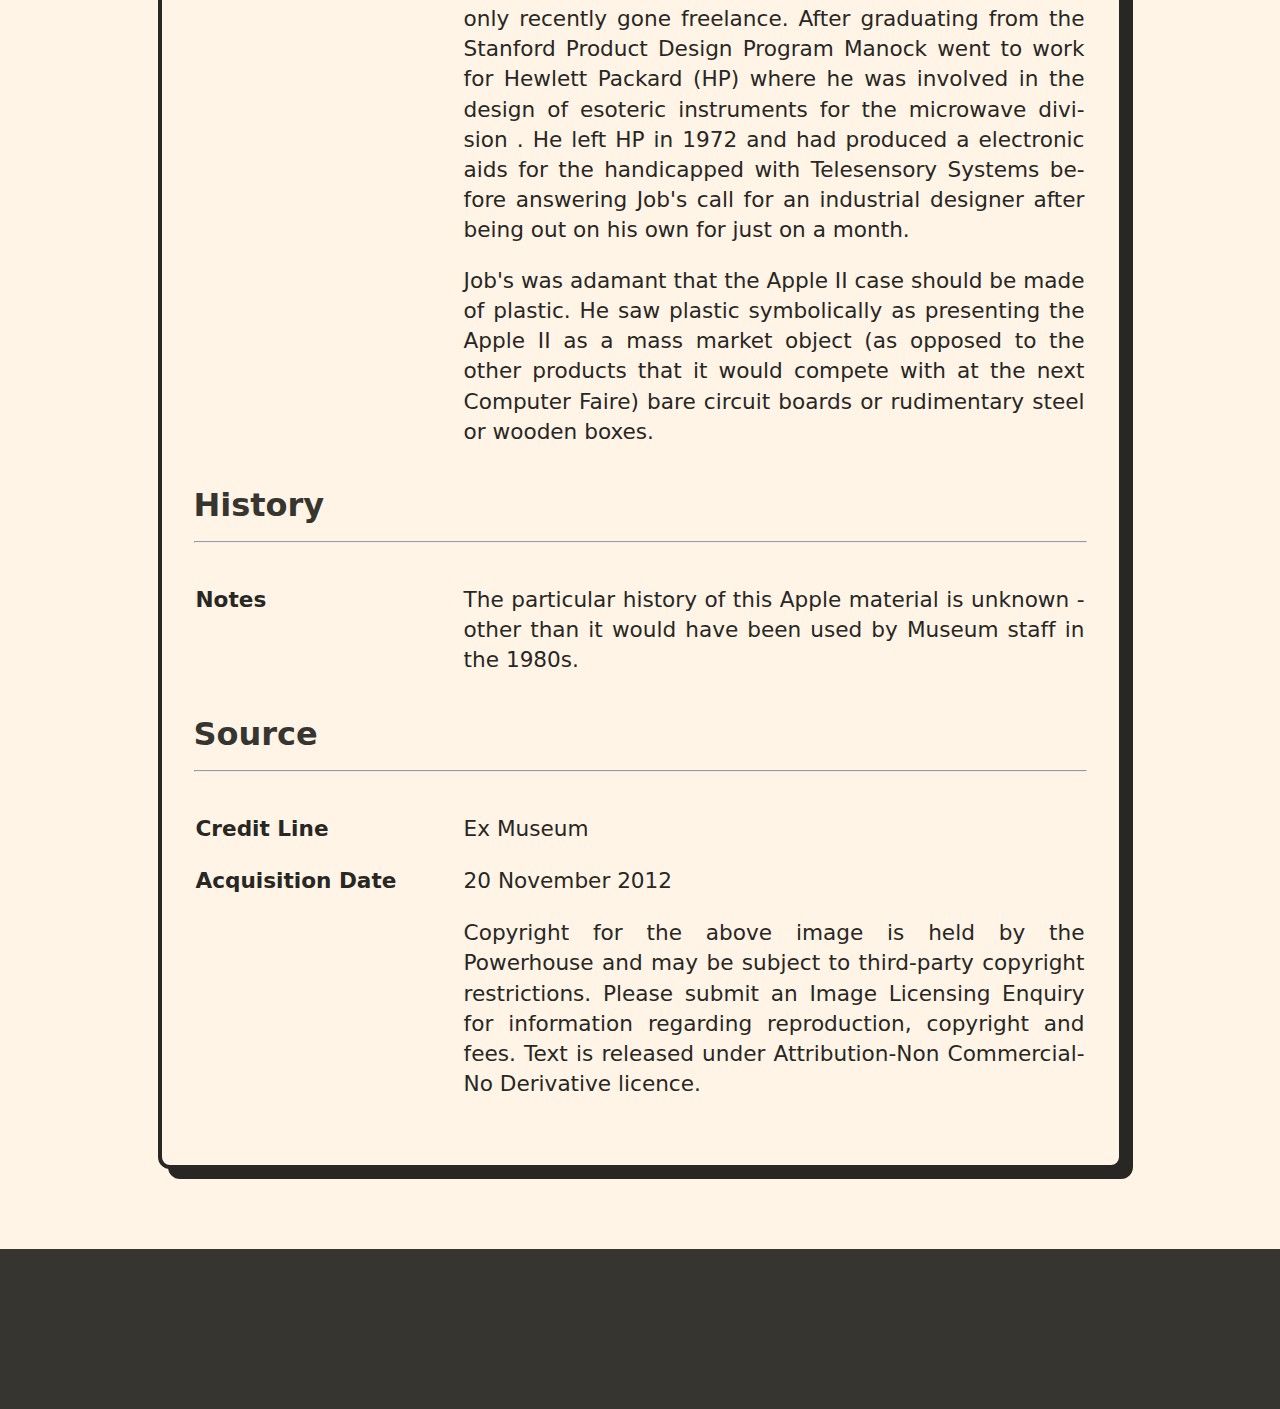
==== commit ae73385e: "Improved layout responsiveness" ====
--- a/pages/apple.html
+++ b/pages/apple.html
@@ -1,7 +1,6 @@
 <!DOCTYPE html>
 <html lang="en">
 <head>
-    <!-- Meta Data -->
     <meta charset="UTF-8">
     <meta name="viewport" content="width=device-width, initial-scale=1.0">
     <meta name="description" content="A webpage covering the Apple II personal computer">
@@ -9,9 +8,11 @@
 
     <title>Powerhouse Retro - Apple II</title>
 
-    <!-- Style, Scripts & External Links -->
     <link rel="stylesheet" href="../style/content.css">
     <link rel="icon" type="image/gif" href="../images/favicon.gif">
+    <link rel="preconnect" href="https://fonts.googleapis.com">
+    <link rel="preconnect" href="https://fonts.gstatic.com" crossorigin>
+    <link href="https://fonts.googleapis.com/css2?family=VT323&display=swap" rel="stylesheet">
 </head>
 <body class="blob--yellow">
     <div class="texture"></div>
--- a/style/content.css
+++ b/style/content.css
@@ -9,8 +9,8 @@
     --clr_red:    hsl(6, 71%, 59%);
     --clr_blue:   hsl(190, 25%, 54%);
 
-    --ff_system: system-ui, "Segoe UI", Roboto, Oxygen-Sans, Ubuntu, Cantarell, "Helvetica Neue", sans-serif;
-    --ff_retro: "VT323-Regular";
+    --ff_main: system-ui, "Segoe UI", Roboto, Oxygen-Sans, Ubuntu, Cantarell, "Helvetica Neue", sans-serif;
+    --ff_retro: "VT323";
 
     --fs_regular:     1.35rem;
     --fs_subheading:  2.00rem;
@@ -26,9 +26,10 @@
 body {
     color: var(--clr_dark_2);
     background-color: var(--clr_cream);
-    font-family: var(--ff_system);
+    font-family: var(--ff_main);
     text-rendering: optimizeSpeed;
-    line-height: 1.6;  
+    -webkit-font-smoothing: antialiased;
+    line-height: 1.4;  
     font-size: 100%;
     background-repeat: no-repeat;
     background-attachment: fixed;
@@ -98,71 +99,62 @@
     height: auto;
 }
 footer {
-    padding-top: 5rem;
-    padding-bottom: 5rem;
+    padding-block: 5rem;
     background-color: var(--clr_dark_1);
     width: 100%;
+}
+footer img {
+    width: calc(100% - 2rem);
 }
 /* ==========================================================================
 Component Classes
 ========================================================================== */
-.btn {
-    display: block;
-    padding: 0.75em 0.5em;
-    margin-top: 1.5rem;
-    max-width: 200px;
-    border-radius: 6px;
-    text-align: center;
-    text-decoration: none;
-    font-size: 24px;
-    cursor: pointer;
-    border: none;
-    background-color: var(--clr_btn);
-    color: var(--clr_dark_1);
-    font-family: var(--ff_retro);
-    font-weight: bold;
-    margin-inline: auto;
-    text-transform: uppercase;
-}
-.btn:hover {
-    background-color: var(--clr_dark_1);
-    color: var(--clr_btn);
-    font-weight: bold;
-}
 .texture {
     position: fixed;
     background-repeat: repeat;
-    background-image: url('../images/noise.png');
+    background-image: url("../images/noise.png");
     mix-blend-mode: normal;
     pointer-events: none;
     height: 100%; 
     width: 100%;
 }
 .top_home_link {
-    position: absolute;
-    top: 25px;
-    left: 25px;
-    width: 25%;
-    min-width: 100px;
+    display: none;
 }
 /* ==========================================================================
 Animation, Media Queries, & Fonts
 ========================================================================== */
 @font-face {
-    font-family: "VT323-Regular";
-    src: url("../fonts/VT323-Regular.ttf") format('truetype');
+    font-family: "VT323";
+    src: url("../fonts/VT323-Regular.ttf") format("truetype");
+}
+@media (min-width: 1790px) {
+    .top_home_link {
+        display: block;
+        position: absolute;
+        top: 25px;
+        left: 25px;
+        width: 25vw;
+    }
 }
 @media (max-width: 825px) {
-    article {padding: 0; border: none; box-shadow: none;}
-    body {background-image: none;}
-    p, td {text-align: left;}
-    th, td {display: block;}
-    .texture {display: none;}
+    article {
+        padding: 0; border: none; box-shadow: none;
+    }
+    p, td {
+        text-align: left;
+    }
+    th, td {
+        display: block;
+    }
+    body.blob--yellow {background-image: none;}
+    body.blob--red {background-image: none;}
+    body.blob--blue {background-image: none;}
 }
 /* ==========================================================================
 Utility Classes
 ========================================================================== */
-.blob--yellow {background-image: url(../images/blob_yellow.svg);}
-.blob--red {background-image: url(../images/blob_red.svg);}
-.blob--blue {background-image: url(../images/blob_blue.svg);}
+.blob--yellow {background-image: url("../images/blob_yellow.svg");}
+.blob--red {background-image: url("../images/blob_red.svg");}
+.blob--blue {background-image: url("../images/blob_blue.svg");}
 .center {margin-inline: auto;}